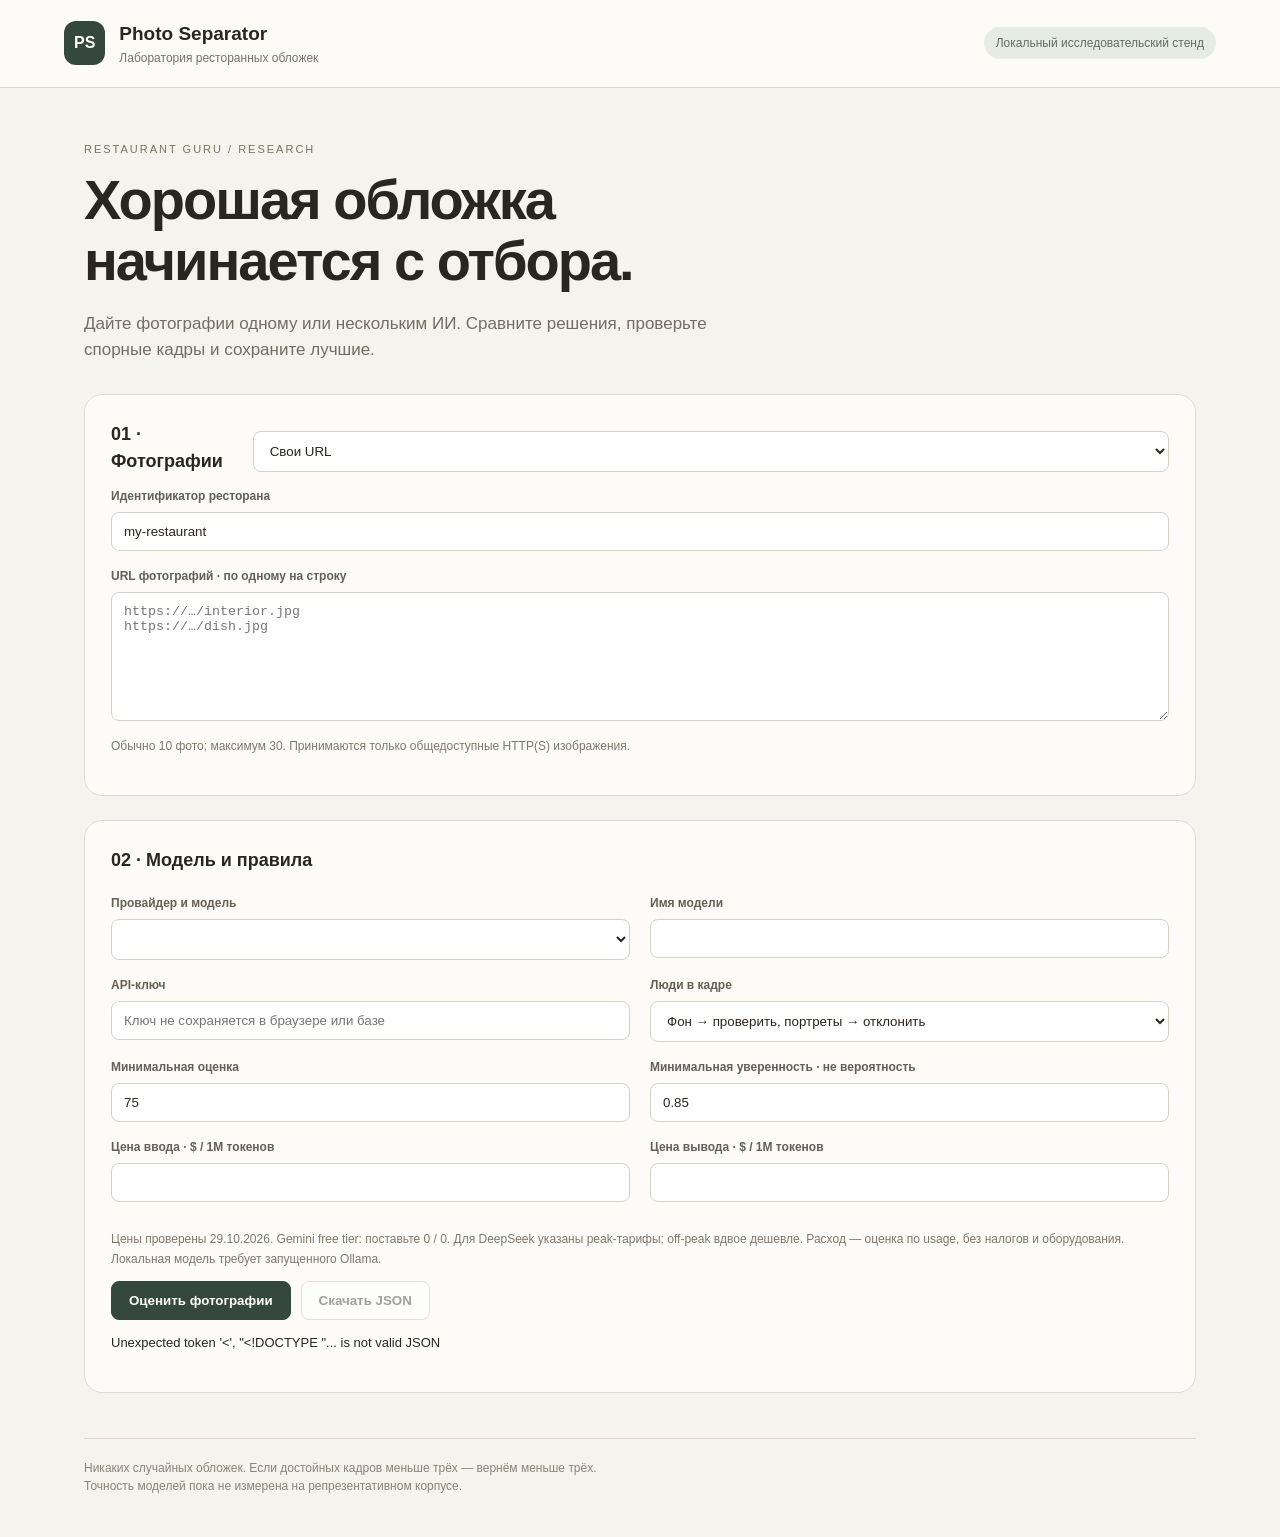
==== static/index.html @ 7e39c8b8 "Add server-side restaurant photo selection research workbench" ====
<!doctype html><html lang="ru"><head><meta charset="utf-8"><meta name="viewport" content="width=device-width,initial-scale=1"><title>Photo Separator · Лаборатория обложек</title><link rel="stylesheet" href="/static/style.css"><script src="/static/app.js" defer></script></head><body>
<header><span class="mark">PS</span><div><strong>Photo Separator</strong><small>Лаборатория ресторанных обложек</small></div><span class="local">Локальный исследовательский стенд</span></header>
<main><div class="intro"><p class="eyebrow">RESTAURANT GURU / RESEARCH</p><h1>Хорошая обложка<br>начинается с отбора.</h1><p>Дайте фотографии одному или нескольким ИИ. Сравните решения, проверьте спорные кадры и сохраните лучшие.</p></div>
<section class="panel"><div class="section-title"><h2>01 · Фотографии</h2><select id="example" aria-label="Готовая выборка"><option value="">Свои URL</option></select></div><label>Идентификатор ресторана<input id="restaurant" value="my-restaurant" maxlength="100" pattern="[a-zA-Z0-9_-]+"></label><label>URL фотографий · по одному на строку<textarea id="urls" rows="7" placeholder="https://…/interior.jpg&#10;https://…/dish.jpg"></textarea></label><p class="hint">Обычно 10 фото; максимум 30. Принимаются только общедоступные HTTP(S) изображения.</p></section>
<section class="panel"><h2>02 · Модель и правила</h2><div class="fields"><label>Провайдер и модель<select id="preset"></select></label><label>Имя модели<input id="model"></label><label>API-ключ<input id="key" type="password" autocomplete="off" placeholder="Ключ не сохраняется в браузере или базе"></label><label>Люди в кадре<select id="people"><option value="review_background">Фон → проверить, портреты → отклонить</option><option value="strict">Отклонять любые кадры с людьми</option><option value="allow_background">Допускать людей на фоне</option></select></label><label>Минимальная оценка<input id="score" type="number" min="0" max="100" value="75"></label><label>Минимальная уверенность · не вероятность<input id="confidence" type="number" min="0" max="1" step="0.05" value="0.85"></label><label>Цена ввода · $ / 1M токенов<input id="price-in" type="number" step="any" min="0"></label><label>Цена вывода · $ / 1M токенов<input id="price-out" type="number" step="any" min="0"></label></div><p class="hint">Цены проверены 29.10.2026. Gemini free tier: поставьте 0 / 0. Для DeepSeek указаны peak-тарифы; off-peak вдвое дешевле. Расход — оценка по usage, без налогов и оборудования. Локальная модель требует запущенного Ollama.</p><div class="actions"><button id="run" class="primary">Оценить фотографии</button><button id="export" disabled>Скачать JSON</button></div><p id="status" role="status" aria-live="polite">Готов к проверке. Облачные запросы отправляют фотографии выбранному провайдеру.</p></section>
<section id="comparison" class="panel" hidden><h2>Сравнение прогонов этой сессии</h2><div class="scroll"><table><thead><tr><th>Модель</th><th>Взять / отклонить / проверить</th><th>Обложек</th><th>Время</th><th>Оценка $</th><th></th></tr></thead><tbody id="history"></tbody></table></div><p class="hint">Это сравнение решений и затрат. Рейтинг точности требует независимой ручной разметки; модель не оценивает сама себя.</p></section>
<section id="output" hidden><div class="section-title"><h2>03 · Результат</h2><div class="actions"><button id="save" class="primary">Сохранить обложку</button><button id="load-cover">Загрузить сохранённую</button></div></div><p id="summary"></p><p id="saved" role="status"></p><div class="filters"><button data-filter="all">Все</button><button data-filter="keep">Взять</button><button data-filter="reject">Отклонить</button><button data-filter="review">Проверить</button></div><div id="cards" class="cards"></div><details><summary>API-ответ · только выбранные URL в forward_urls</summary><pre id="json"></pre></details></section>
<footer>Никаких случайных обложек. Если достойных кадров меньше трёх — вернём меньше трёх.<br>Точность моделей пока не измерена на репрезентативном корпусе.</footer></main></body></html>
---- static/style.css ----
:root{font-family:Inter,-apple-system,BlinkMacSystemFont,"Segoe UI",sans-serif;color:#292521;background:#f5f3ee;line-height:1.5}*{box-sizing:border-box}body{margin:0}header{display:flex;gap:14px;align-items:center;border-bottom:1px solid #dcd7ce;padding:20px 5vw;background:#fcfbf8}header strong{font-size:19px}header small{display:block;color:#777168;font-size:12px}.mark{background:#35483e;color:white;border-radius:12px;padding:10px;font-weight:800}.local{margin-left:auto;font-size:12px;color:#5e6f60;background:#e6ece4;padding:7px 12px;border-radius:20px}main{max-width:1160px;margin:auto;padding:42px 24px}.intro{max-width:740px;margin-bottom:32px}.eyebrow{letter-spacing:2px;font-size:11px;color:#7a735d}h1{font-size:clamp(32px,5vw,56px);line-height:1.09;letter-spacing:-2px;margin:12px 0 20px}.intro>p:last-child{color:#746d63;font-size:17px;max-width:640px}.panel{padding:26px;background:#fcfbf8;border:1px solid #dfdbd1;border-radius:18px;margin-bottom:24px}h2{font-size:18px;margin:0 0 20px}.section-title{display:flex;justify-content:space-between;align-items:center;gap:15px;margin-bottom:12px}.section-title h2{margin:0}label{display:block;font-size:12px;font-weight:600;color:#655f55;margin-bottom:16px}input,select,textarea{display:block;width:100%;margin-top:7px;border:1px solid #d7d1c5;border-radius:8px;background:white;padding:11px 12px;font:14px inherit;color:#292521}textarea{font-family:ui-monospace,monospace;resize:vertical}select{max-width:100%}.fields{display:grid;grid-template-columns:1fr 1fr;gap:0 20px}.hint{font-size:12px;color:#7f776c;line-height:1.65}.actions,.filters{display:flex;gap:10px;flex-wrap:wrap}button{border:1px solid #cbc5b9;padding:11px 17px;border-radius:8px;background:#fff;color:#3f4d41;font-weight:600;cursor:pointer}.primary{background:#35483e;border-color:#35483e;color:white}button:disabled{opacity:.5;cursor:default}button:hover:not(:disabled){filter:brightness(.94)}#status,#saved{font-size:13px}#summary{color:#645f56}.cards{display:grid;grid-template-columns:repeat(3,minmax(0,1fr));gap:18px;margin:20px 0}.card{overflow:hidden;border-radius:14px;background:#fcfbf8;border:1px solid #dcd6ca}.card img{width:100%;height:210px;object-fit:cover;background:#e8e5dc;display:block}.card-content{padding:16px}.badge{font-size:11px;font-weight:700;padding:4px 8px;border-radius:5px;background:#e6ece4;color:#31563b}.reject .badge{background:#f5e4df;color:#8b4935}.review .badge{background:#f8edce;color:#87651e}.card h3{font-size:14px;margin:12px 0 6px}.card p{font-size:12px;color:#716a5f}.card .actions button{font-size:11px;padding:7px 10px}.card a{font-size:11px;color:#50654f}.selected{box-shadow:0 0 0 2px #57715a}.filters{margin-top:18px}pre{overflow:auto;font-size:11px;padding:18px;background:#efede7;border-radius:8px}table{width:100%;border-collapse:collapse;font-size:12px}th,td{text-align:left;padding:12px;border-bottom:1px solid #e2ddd3}.scroll{overflow:auto}footer{margin-top:45px;color:#8c8377;font-size:12px;padding-top:20px;border-top:1px solid #ddd7cb}input:focus,select:focus,textarea:focus,button:focus-visible{outline:2px solid #7f967e;outline-offset:2px}@media(max-width:700px){main{padding:25px 15px}.panel{padding:18px}.fields{grid-template-columns:1fr}.cards{grid-template-columns:1fr}.section-title{align-items:flex-start;flex-direction:column}.local{display:none}.card img{height:260px}}
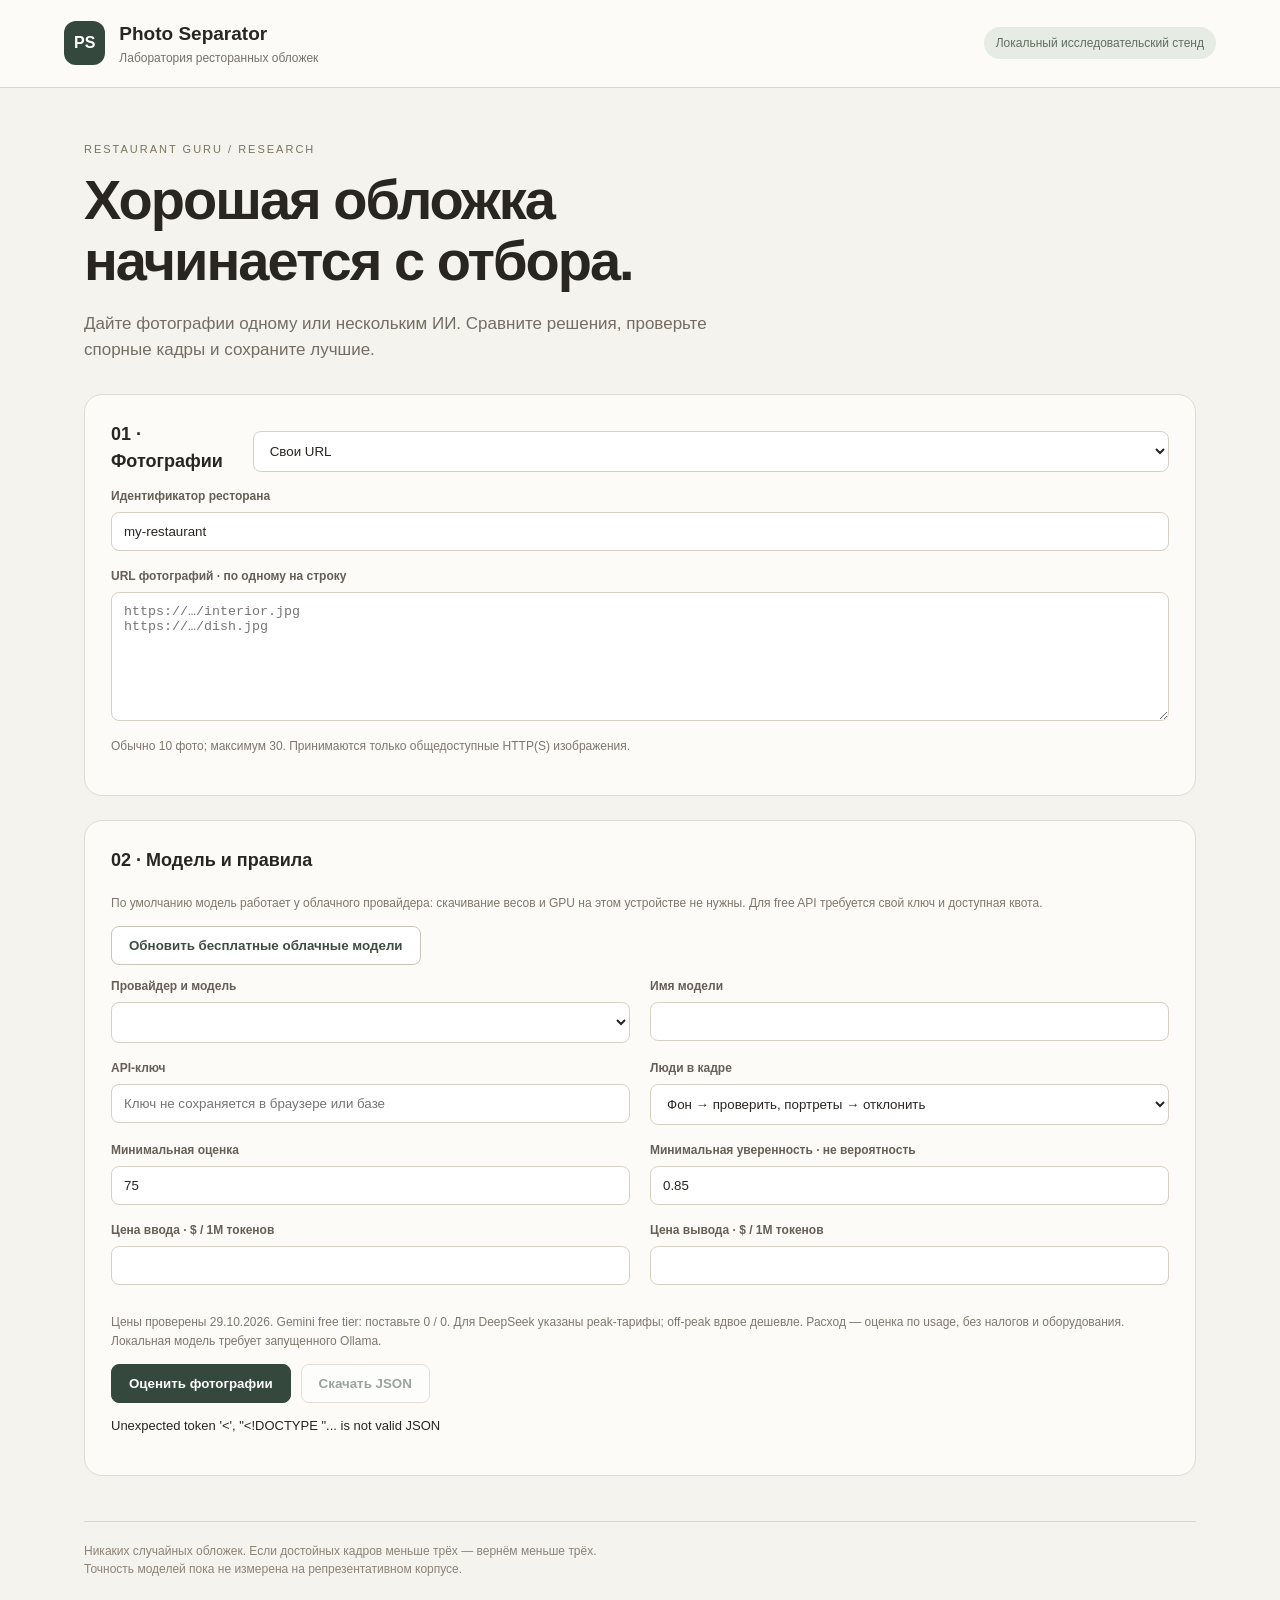
==== commit 46746b85: "Make hosted vision inference the default and document full workflow" ====
--- a/static/index.html
+++ b/static/index.html
@@ -2,7 +2,7 @@
 <header><span class="mark">PS</span><div><strong>Photo Separator</strong><small>Лаборатория ресторанных обложек</small></div><span class="local">Локальный исследовательский стенд</span></header>
 <main><div class="intro"><p class="eyebrow">RESTAURANT GURU / RESEARCH</p><h1>Хорошая обложка<br>начинается с отбора.</h1><p>Дайте фотографии одному или нескольким ИИ. Сравните решения, проверьте спорные кадры и сохраните лучшие.</p></div>
 <section class="panel"><div class="section-title"><h2>01 · Фотографии</h2><select id="example" aria-label="Готовая выборка"><option value="">Свои URL</option></select></div><label>Идентификатор ресторана<input id="restaurant" value="my-restaurant" maxlength="100" pattern="[a-zA-Z0-9_-]+"></label><label>URL фотографий · по одному на строку<textarea id="urls" rows="7" placeholder="https://…/interior.jpg&#10;https://…/dish.jpg"></textarea></label><p class="hint">Обычно 10 фото; максимум 30. Принимаются только общедоступные HTTP(S) изображения.</p></section>
-<section class="panel"><h2>02 · Модель и правила</h2><div class="fields"><label>Провайдер и модель<select id="preset"></select></label><label>Имя модели<input id="model"></label><label>API-ключ<input id="key" type="password" autocomplete="off" placeholder="Ключ не сохраняется в браузере или базе"></label><label>Люди в кадре<select id="people"><option value="review_background">Фон → проверить, портреты → отклонить</option><option value="strict">Отклонять любые кадры с людьми</option><option value="allow_background">Допускать людей на фоне</option></select></label><label>Минимальная оценка<input id="score" type="number" min="0" max="100" value="75"></label><label>Минимальная уверенность · не вероятность<input id="confidence" type="number" min="0" max="1" step="0.05" value="0.85"></label><label>Цена ввода · $ / 1M токенов<input id="price-in" type="number" step="any" min="0"></label><label>Цена вывода · $ / 1M токенов<input id="price-out" type="number" step="any" min="0"></label></div><p class="hint">Цены проверены 29.10.2026. Gemini free tier: поставьте 0 / 0. Для DeepSeek указаны peak-тарифы; off-peak вдвое дешевле. Расход — оценка по usage, без налогов и оборудования. Локальная модель требует запущенного Ollama.</p><div class="actions"><button id="run" class="primary">Оценить фотографии</button><button id="export" disabled>Скачать JSON</button></div><p id="status" role="status" aria-live="polite">Готов к проверке. Облачные запросы отправляют фотографии выбранному провайдеру.</p></section>
-<section id="comparison" class="panel" hidden><h2>Сравнение прогонов этой сессии</h2><div class="scroll"><table><thead><tr><th>Модель</th><th>Взять / отклонить / проверить</th><th>Обложек</th><th>Время</th><th>Оценка $</th><th></th></tr></thead><tbody id="history"></tbody></table></div><p class="hint">Это сравнение решений и затрат. Рейтинг точности требует независимой ручной разметки; модель не оценивает сама себя.</p></section>
+<section class="panel"><h2>02 · Модель и правила</h2><p class="hint">По умолчанию модель работает у облачного провайдера: скачивание весов и GPU на этом устройстве не нужны. Для free API требуется свой ключ и доступная квота.</p><button id="refresh-models">Обновить бесплатные облачные модели</button><p id="catalog-status" class="hint" role="status"></p><div class="fields"><label>Провайдер и модель<select id="preset"></select></label><label>Имя модели<input id="model"></label><label>API-ключ<input id="key" type="password" autocomplete="off" placeholder="Ключ не сохраняется в браузере или базе"></label><label>Люди в кадре<select id="people"><option value="review_background">Фон → проверить, портреты → отклонить</option><option value="strict">Отклонять любые кадры с людьми</option><option value="allow_background">Допускать людей на фоне</option></select></label><label>Минимальная оценка<input id="score" type="number" min="0" max="100" value="75"></label><label>Минимальная уверенность · не вероятность<input id="confidence" type="number" min="0" max="1" step="0.05" value="0.85"></label><label>Цена ввода · $ / 1M токенов<input id="price-in" type="number" step="any" min="0"></label><label>Цена вывода · $ / 1M токенов<input id="price-out" type="number" step="any" min="0"></label></div><p class="hint">Цены проверены 29.10.2026. Gemini free tier: поставьте 0 / 0. Для DeepSeek указаны peak-тарифы; off-peak вдвое дешевле. Расход — оценка по usage, без налогов и оборудования. Локальная модель требует запущенного Ollama.</p><div class="actions"><button id="run" class="primary">Оценить фотографии</button><button id="export" disabled>Скачать JSON</button></div><p id="status" role="status" aria-live="polite">Готов к проверке. Облачные запросы отправляют фотографии выбранному провайдеру.</p></section>
+<section id="comparison" class="panel" hidden><h2>Сравнение прогонов этой сессии</h2><div class="scroll"><table><thead><tr><th>Модель</th><th>Ресторан / набор</th><th>Взять / отклонить / проверить</th><th>Обложек</th><th>Время</th><th>Оценка $</th><th></th></tr></thead><tbody id="history"></tbody></table></div><p class="hint">Это сравнение решений и затрат. Рейтинг точности требует независимой ручной разметки; модель не оценивает сама себя.</p></section>
 <section id="output" hidden><div class="section-title"><h2>03 · Результат</h2><div class="actions"><button id="save" class="primary">Сохранить обложку</button><button id="load-cover">Загрузить сохранённую</button></div></div><p id="summary"></p><p id="saved" role="status"></p><div class="filters"><button data-filter="all">Все</button><button data-filter="keep">Взять</button><button data-filter="reject">Отклонить</button><button data-filter="review">Проверить</button></div><div id="cards" class="cards"></div><details><summary>API-ответ · только выбранные URL в forward_urls</summary><pre id="json"></pre></details></section>
 <footer>Никаких случайных обложек. Если достойных кадров меньше трёх — вернём меньше трёх.<br>Точность моделей пока не измерена на репрезентативном корпусе.</footer></main></body></html>
